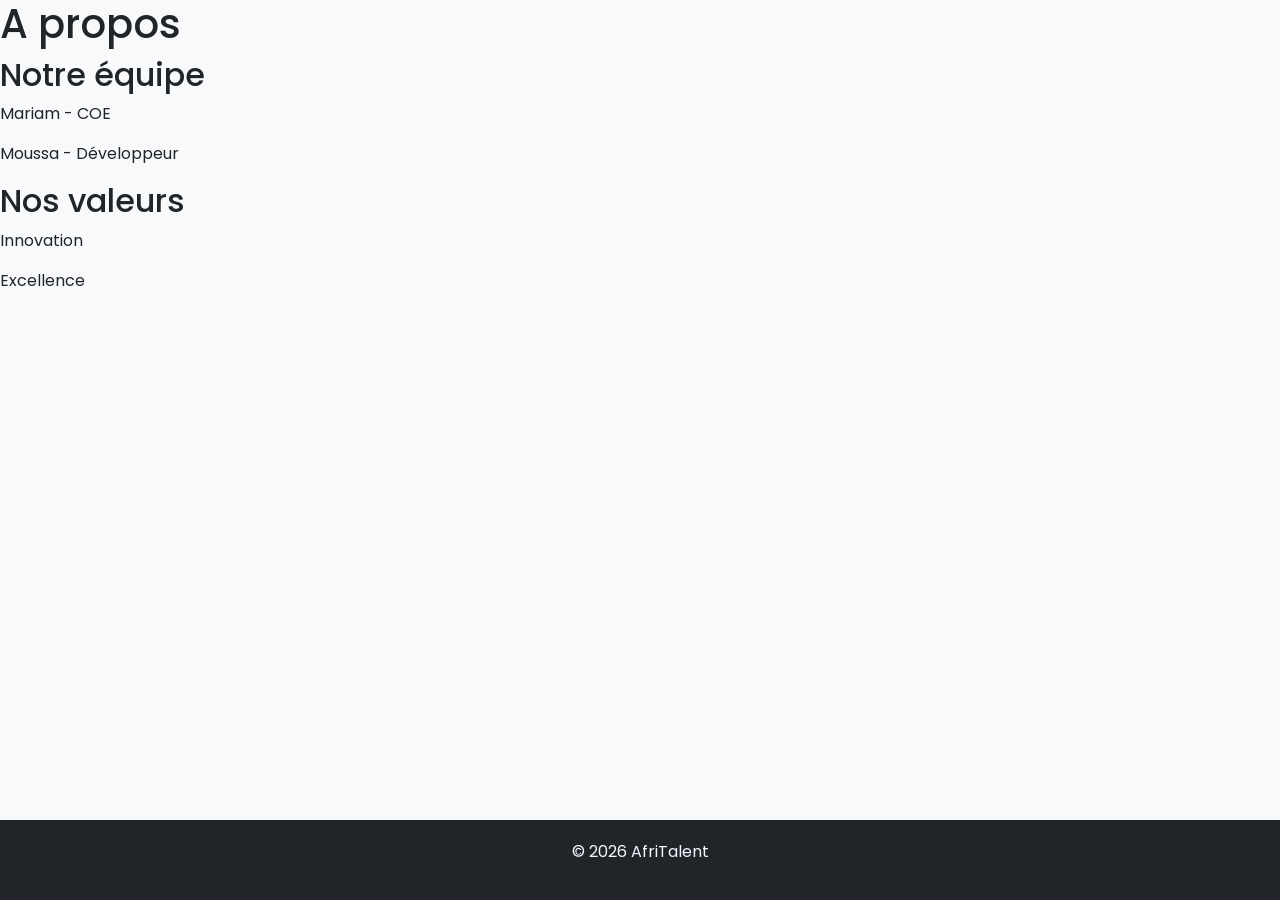
==== about.html @ c4820d2f "Reset du projet" ====
<!DOCTYPE html>
<html lang="fr">
<head> 
<meta charset="UTF-8"> 
<meta name="viewport" content="width=device-width, initial-scale=1.0"> 
<title>AfriTalent — About</title> 
<!-- Bootstrap 5 via CDN : feuille de style --> 
<link href="https://fonts.googleapis.com/css2?family=poppins&display=swap" rel="stylesheet">
<link 
href="https://cdn.jsdelivr.net/npm/bootstrap@5.3.0/dist/css/bootstrap.min.css" 
rel="stylesheet"> 
<!-- Votre feuille de style personnelle --> 
<link rel="stylesheet" href="css/style.css">
</head>
<body> 
<!-- Le contenu de la page sera ajoute ici --> 
<!-- Bootstrap 5 via CDN : script JavaScript --> 
<script 
src="https://cdn.jsdelivr.net/npm/bootstrap@5.3.0/dist/js/bootstrap.bundle.min.js"
></script> 
<!-- Votre script JavaScript --> 
<script src="js/main.js"></script>

<main>
    <h1>A propos</h1>
     
    <section>
        <h2>Notre équipe</h2>
        <p>Mariam - COE</p>
        <p>Moussa - Développeur</p>
    </section>

    <section>
        <h2>Nos valeurs</h2>
        <p>Innovation</p>
        <p>Excellence</p>
    </section>

</main>

<footer>
    <p>© 2026 AfriTalent</p>
</footer>
<script src="https://cdn.jsdelivr.net/npm/bootstrap@5.3.0/dist/js/bootstrap.bundle.min.js"></script>
</body>
</html>
---- css/style.css ----
.hero{
    height: 100vh;
    background: linear-gradient(to right, #0d6efd, #6610f2);
    display: flex;
    justify-content: center;
    align-items: center;
}
.hero h1 {
    font-size: 3rem;
    font-weight: bold;
}
.hero p{
    font-size: 1.2rem;
    max-width: 600px;
    margin: auto;
}
.card{
    transition: 0.3s;

}
.card:hover{
    transform: translateY(-10px);
    box-shadow: 0 10px 20px rgba(0, 0, 0, 2);
}
:root{
    --primary: #0d6efd;
    --secondary: #6610f2;
    --dark: #212529;
    --light: #f8f9fa;
    --white: #ffffff;
    --shadow: 0 4px 10px rgba(0,0,0,0.1);
}
body{
    font-family: 'poppins',sans-serif;
    margin: 0;
    padding: 0;
    background: var(--light);
}
.navbar{
    background: var(--white);
    box-shadow: var(--shadow);
}
.navbar-brand{
    font-weight: bold;
    color: var(--primary);
}
.nav-link{
    color: var(--dark);
    margin-left: 15px;
}
.nav-link:hover{
    color: var(--primary)
}
.hero{
    height: 100vh;
    background: -o-linear-gradient(to right, var(--primary), var(--secondary));
    display: flex;
    align-items: center;
    justify-content: center;
    text-align: center;
    color: #f8f9fa;
}
.hero h1{
    font-size: 3rem;
    font-weight: bold;
}
.hero p{
    font-size: 1.2rem;
}
.card{
    border: none;
    box-shadow: var(--shadow);
    transition: 0.3s;
}
.card:hover{
    transform: translate(10px);
}
footer{
    background: #212529;
    color: aliceblue;
    text-align: center;
    padding: 20px;
}
html, body{
    height: 100%;
    margin: 0;
}
body{
    display: flex;
    flex-direction: column;
}
main{
    flex: 1;
}
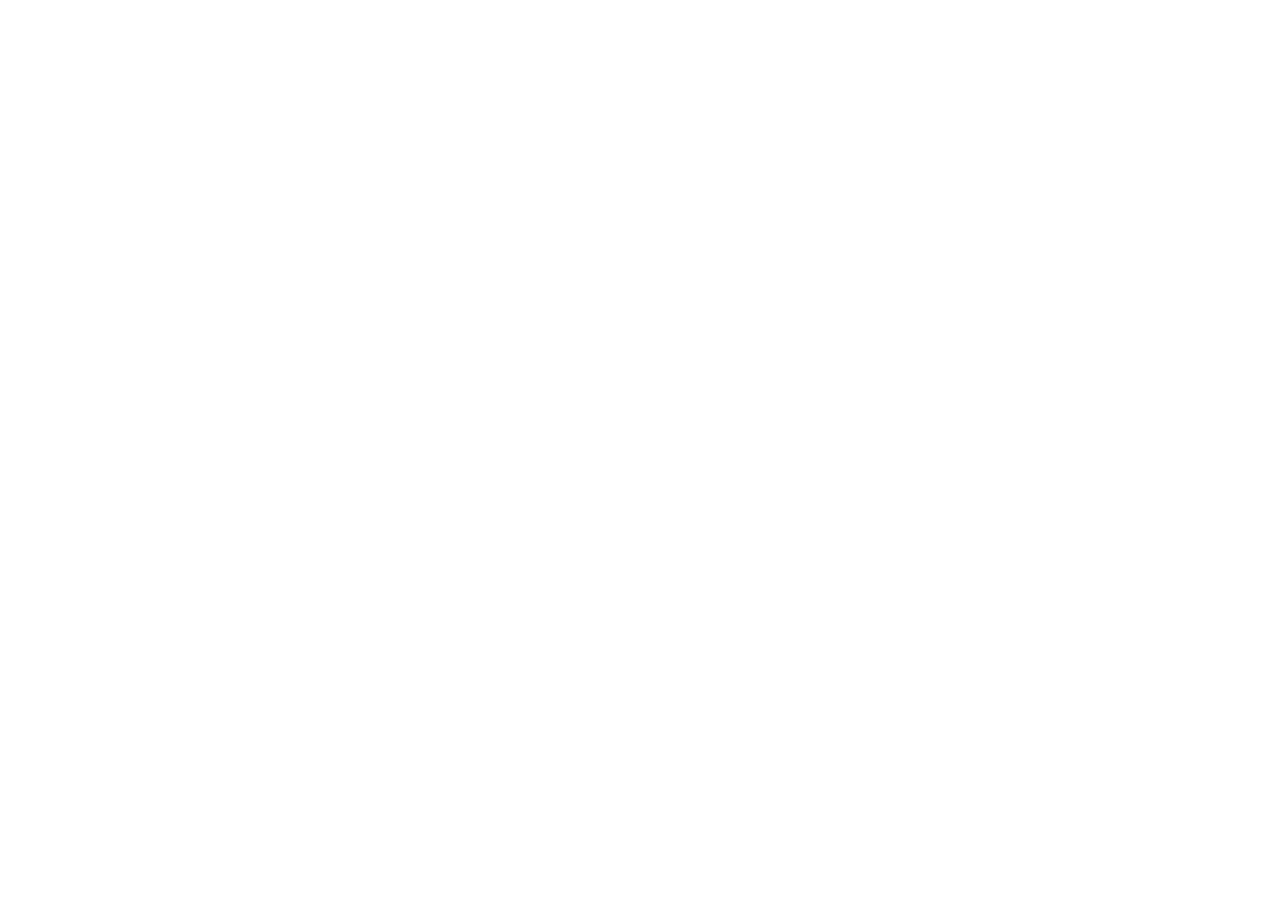
==== commit 9352f7e6: "mise à jour commit1" ====
--- a/about.html
+++ b/about.html
@@ -20,27 +20,6 @@
 ></script> 
 <!-- Votre script JavaScript --> 
 <script src="js/main.js"></script>
-
-<main>
-    <h1>A propos</h1>
-     
-    <section>
-        <h2>Notre équipe</h2>
-        <p>Mariam - COE</p>
-        <p>Moussa - Développeur</p>
-    </section>
-
-    <section>
-        <h2>Nos valeurs</h2>
-        <p>Innovation</p>
-        <p>Excellence</p>
-    </section>
-
-</main>
-
-<footer>
-    <p>© 2026 AfriTalent</p>
-</footer>
 <script src="https://cdn.jsdelivr.net/npm/bootstrap@5.3.0/dist/js/bootstrap.bundle.min.js"></script>
 </body>
 </html>
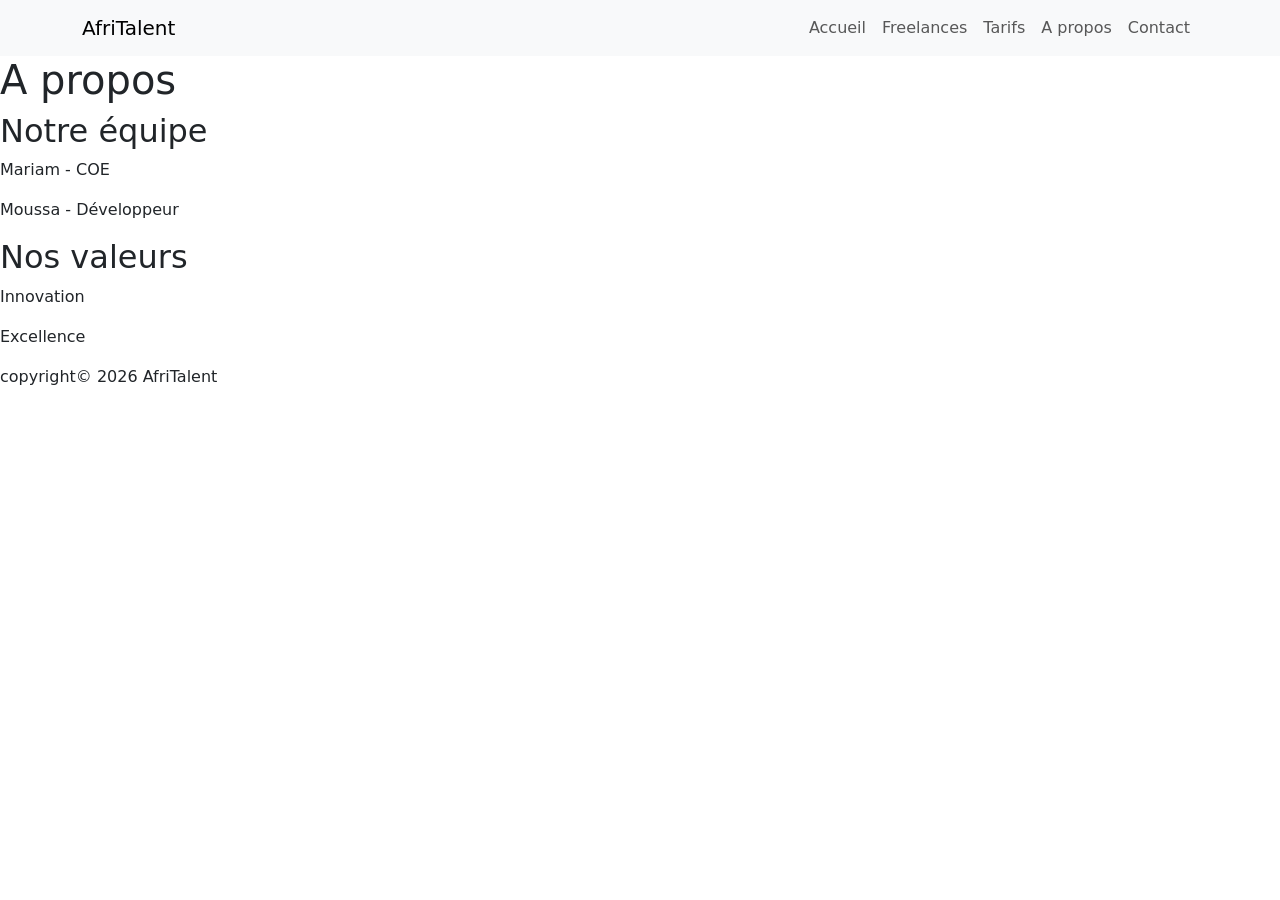
==== commit c1a7925f: "HTML : structure complète des 5 pages avec sections et contenu texte" ====
--- a/about.html
+++ b/about.html
@@ -20,6 +20,46 @@
 ></script> 
 <!-- Votre script JavaScript --> 
 <script src="js/main.js"></script>
+<header>
+    <nav class="navbar navbar-expand-lg navbar-light bg-light">
+        <div class="container">
+        <a class="navbar-brand" href="index.html">AfriTalent</a>
+        <button  class="navbar-toggler" data-bs-toggle="collapse" data-bs-target="#menu">
+            <span class="navbar-toggler-icon"></span>
+        </button>
+
+        <div class="collapse navbar-collapse" id="menu">
+        <ul class="navbar-nav ms-auto">
+            <li class="nav-item"><a class="nav-link" href="index.html">Accueil</a></li>
+            <li class="nav-item"><a class="nav-link" href="freelances.html">Freelances</a></li>
+            <li class="nav-item"><a class="nav-link" href="tarifs.html">Tarifs</a></li>
+            <li class="nav-item"><a class="nav-link" href="about.html">A propos</a></li>
+            <li class="nav-item"><a class="nav-link" href="contact.html">Contact</a></li>
+        </ul>
+    </div>
+    </div>
+   </nav>
+   </header>
+<main>
+    <h1>A propos</h1>
+     
+    <section>
+        <h2>Notre équipe</h2>
+        <p>Mariam - COE</p>
+        <p>Moussa - Développeur</p>
+    </section>
+
+    <section>
+        <h2>Nos valeurs</h2>
+        <p>Innovation</p>
+        <p>Excellence</p>
+    </section>
+
+</main>
+
+<footer>
+    <p>copyright©️ 2026 AfriTalent</p>
+</footer>
 <script src="https://cdn.jsdelivr.net/npm/bootstrap@5.3.0/dist/js/bootstrap.bundle.min.js"></script>
 </body>
 </html>
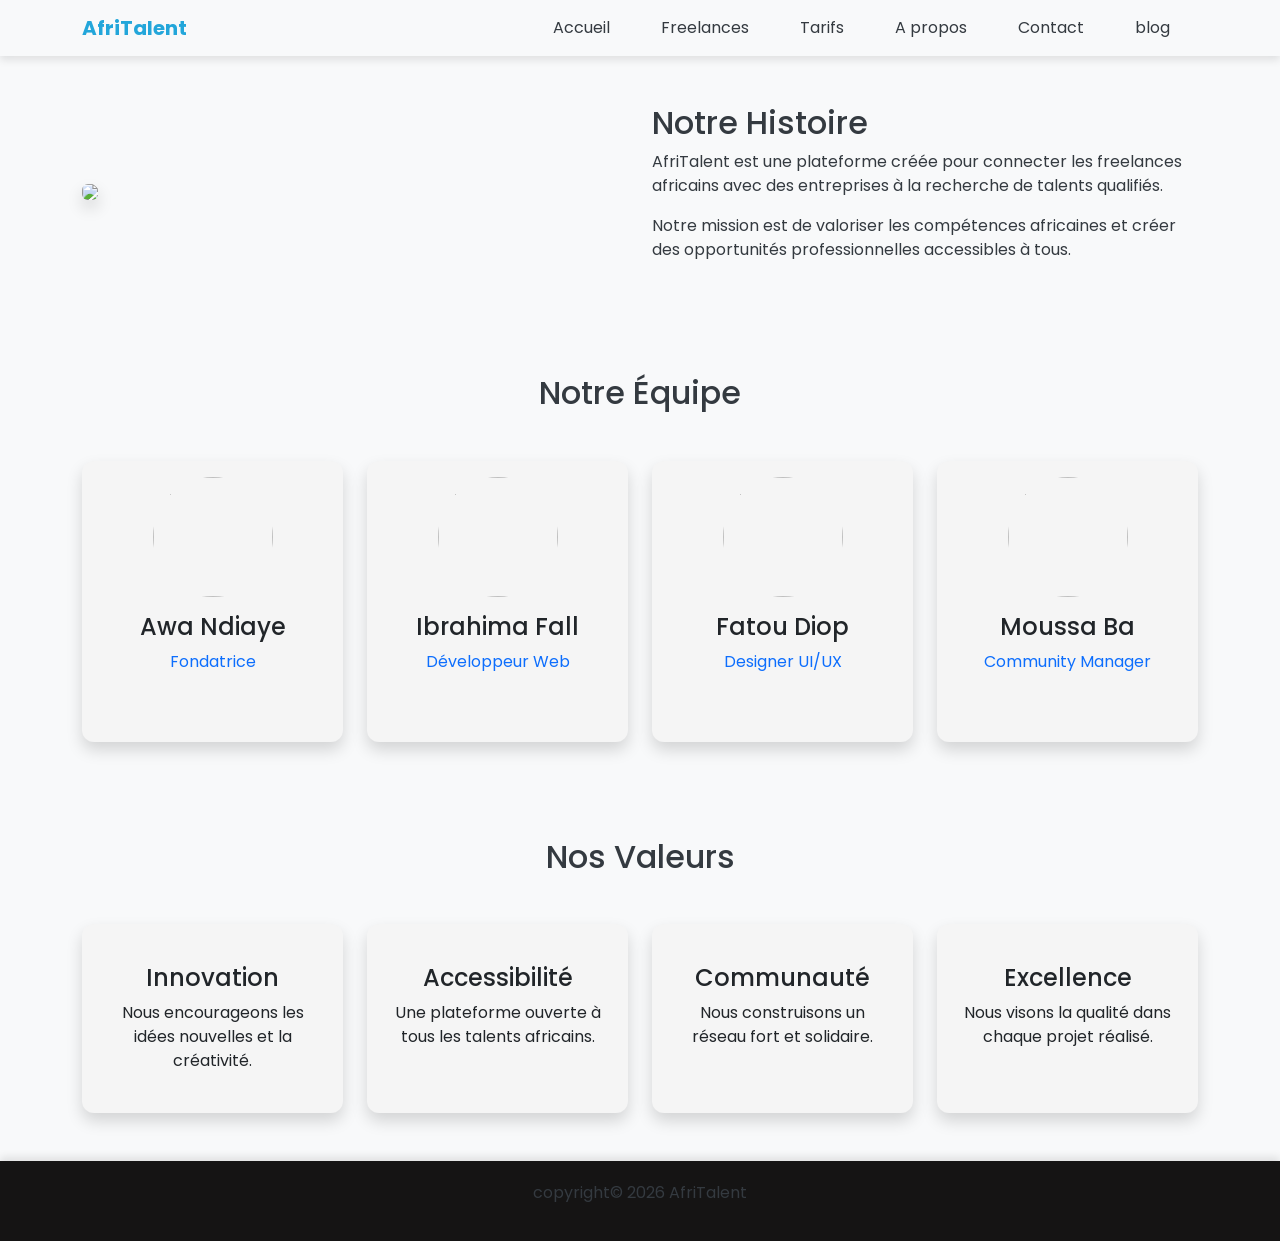
==== commit f0b5af10: "CSS : Hero, Bento Grid, catégories et témoignages" ====
--- a/about.html
+++ b/about.html
@@ -35,25 +35,237 @@
             <li class="nav-item"><a class="nav-link" href="tarifs.html">Tarifs</a></li>
             <li class="nav-item"><a class="nav-link" href="about.html">A propos</a></li>
             <li class="nav-item"><a class="nav-link" href="contact.html">Contact</a></li>
+            <li class="nav-item"><a class="nav-link" href="contact.html">blog</a></li>
         </ul>
     </div>
     </div>
    </nav>
    </header>
 <main>
-    <h1>A propos</h1>
-     
-    <section>
-        <h2>Notre équipe</h2>
-        <p>Mariam - COE</p>
-        <p>Moussa - Développeur</p>
-    </section>
-
-    <section>
-        <h2>Nos valeurs</h2>
-        <p>Innovation</p>
-        <p>Excellence</p>
-    </section>
+    <section class="container py-5">
+    <div class="row align-items-center">
+
+        <div class="col-md-6">
+
+            <img src="https://images.unsplash.com/photo-1522202176988-66273c2fd55f"
+            class="img-fluid rounded shadow">
+
+        </div>
+
+        <div class="col-md-6">
+
+            <h2>Notre Histoire</h2>
+
+            <p>
+                AfriTalent est une plateforme créée pour connecter les freelances africains
+                avec des entreprises à la recherche de talents qualifiés.
+            </p>
+
+            <p>
+                Notre mission est de valoriser les compétences africaines et créer
+                des opportunités professionnelles accessibles à tous.
+            </p>
+
+        </div>
+
+    </div>
+
+</section>
+
+
+<section class="container py-5 text-center">
+
+    <h2 class="mb-5">Notre Équipe</h2>
+
+    <div class="row g-4">
+
+        <div class="col-md-3">
+
+            <div class="card p-3 shadow h-100">
+
+                <img src="https://i.pravatar.cc/150?img=12"
+                class="rounded-circle mx-auto mb-3"
+                width="120">
+
+                <h4>Awa Ndiaye</h4>
+
+                <p class="text-primary">
+                    Fondatrice
+                </p>
+
+                <div class="fs-4">
+
+                    <i class="bi bi-facebook me-2"></i>
+
+                    <i class="bi bi-linkedin me-2"></i>
+
+                    <i class="bi bi-twitter-x"></i>
+
+                </div>
+
+            </div>
+
+        </div>
+        <div class="col-md-3">
+
+            <div class="card p-3 shadow h-100">
+
+                <img src="https://i.pravatar.cc/150?img=32"
+                class="rounded-circle mx-auto mb-3"
+                width="120">
+
+                <h4>Ibrahima Fall</h4>
+
+                <p class="text-primary">
+                    Développeur Web
+                </p>
+
+                <div class="fs-4">
+
+                    <i class="bi bi-facebook me-2"></i>
+
+                    <i class="bi bi-linkedin me-2"></i>
+
+                    <i class="bi bi-instagram"></i>
+
+                </div>
+
+            </div>
+
+        </div>
+
+        <div class="col-md-3">
+
+            <div class="card p-3 shadow h-100">
+
+                <img src="https://i.pravatar.cc/150?img=20"
+                class="rounded-circle mx-auto mb-3"
+                width="120">
+
+                <h4>Fatou Diop</h4>
+
+                <p class="text-primary">
+                    Designer UI/UX
+                </p>
+
+                <div class="fs-4">
+
+                    <i class="bi bi-facebook me-2"></i>
+
+                    <i class="bi bi-linkedin me-2"></i>
+
+                    <i class="bi bi-twitter-x"></i>
+
+                </div>
+
+            </div>
+
+        </div>
+
+        <div class="col-md-3">
+
+            <div class="card p-3 shadow h-100">
+
+                <img src="New Africa.jpg"
+                class="rounded-circle mx-auto mb-3"
+                width="120">
+
+                <h4>Moussa Ba</h4>
+
+                <p class="text-primary">
+                    Community Manager
+                </p>
+
+                <div class="fs-4">
+
+                    <i class="bi bi-facebook me-2"></i>
+
+                    <i class="bi bi-linkedin me-2"></i>
+
+                    <i class="bi bi-instagram"></i>
+
+                </div>
+
+            </div>
+
+        </div>
+
+    </div>
+
+</section>
+
+<section class="container py-5 text-center">
+
+    <h2 class="mb-5">Nos Valeurs</h2>
+
+    <div class="row g-4">
+
+        <div class="col-md-3">
+
+            <div class="card p-4 shadow h-100">
+
+                <i class="bi bi-lightbulb-fill fs-1 text-warning"></i>
+
+                <h4 class="mt-3">Innovation</h4>
+
+                <p>
+                    Nous encourageons les idées nouvelles et la créativité.
+                </p>
+
+            </div>
+
+        </div>
+
+        <div class="col-md-3">
+
+            <div class="card p-4 shadow h-100">
+
+                <i class="bi bi-globe fs-1 text-primary"></i>
+
+                <h4 class="mt-3">Accessibilité</h4>
+
+                <p>
+                    Une plateforme ouverte à tous les talents africains.
+                </p>
+
+            </div>
+
+        </div>
+
+        <div class="col-md-3">
+
+            <div class="card p-4 shadow h-100">
+
+                <i class="bi bi-people-fill fs-1 text-success"></i>
+
+                <h4 class="mt-3">Communauté</h4>
+
+                <p>
+                    Nous construisons un réseau fort et solidaire.
+                </p>
+
+            </div>
+
+        </div>
+        <div class="col-md-3">
+
+            <div class="card p-4 shadow h-100">
+
+                <i class="bi bi-star-fill fs-1 text-danger"></i>
+
+                <h4 class="mt-3">Excellence</h4>
+
+                <p>
+                    Nous visons la qualité dans chaque projet réalisé.
+                </p>
+
+            </div>
+
+        </div>
+
+    </div>
+
+</section>
 
 </main>
 
--- a/css/style.css
+++ b/css/style.css
@@ -0,0 +1,198 @@
+:root{
+    --primary-color: #23a6da;
+    --secondary-color: #6c757d;
+   --dark: #343a40;
+    --light: #f8f9fa;
+    --white: #ffffff;
+    --shadow: 0 4px 8px rgba(0, 0, 0, 0.1);
+}
+body {
+    font-family: 'poppins', sans-serif;
+    background-color: var(--light);
+    color: var(--dark);
+    margin: 0;
+    padding: 0;
+    box-sizing: border-box;
+}
+.navbar{
+    background-color: var(--white);
+    box-shadow: var(--shadow);
+}
+.navbar-brand {
+    font-weight: bold;
+    color: var(--primary-color);
+}
+.nav-link {
+    color: var(--dark);
+    margin-left: 15px;
+}
+.nav-link:hover {
+    color: var(--primary-color);
+}
+.hero {height: 90vh;
+    background: linear-gradient(135deg, #0d6efd, #6610f2);
+    display: flex;
+    align-items: center;
+    justify-content: center;
+    text-align: center;
+    color: white;
+   
+}
+.hero h1{font-size: 3rem;
+    font-weight: bold;
+    color: white;
+}
+.hero p{font-size: 1.2rem;
+    margin-top: 10px;
+    color: white;
+}
+.category-box{
+    background: white;
+    border-radius: 15px;
+    box-shadow: var(--shadow);
+    padding: 30px;
+    transition: 0.3s;
+}
+.category-box:hover{
+    transform: translateY(-10px) scale(1.03);
+    background: var(--primary-color);
+    color: white;
+}
+.bento{
+    display: grid;
+    grid-template-columns: repeat(2, 1fr);
+    gap: 20px;
+}
+.box{
+    background: white;
+    padding: 40px;
+    border-radius: 15px;
+    box-shadow: var(--shadow);
+    transition: 0.3s;
+}
+.box:hover{
+    transform: translateY(-10px) 
+}
+.bento{
+    display: grid;
+    grid-template-columns: repeat(2, 1fr);
+    gap: 20px;
+}
+.box{
+    background: white;
+    padding: 40px;
+    border-radius: 15px;
+    box-shadow: var(--shadow);
+    transition: 0.3s;
+}
+.box:hover{
+    transform: translateY(-10px);
+}
+
+.stats{ background: #0a87ec;
+    color: white;
+    padding: 40px 0;
+}
+
+.stats h2{
+    font-size: 2rem;
+    font-weight: bold;
+}
+
+.stats p{
+    margin-top: 0.5rem;
+    font-size: 1.1rem;
+}
+.carousel-item p{
+    font-size: 1.2rem;
+    font-style: italic;
+}
+.titre{
+    transition: all 0.3s  ease;
+    cursor: pointer;
+}
+.titre:hover{
+    color: #ff6600;
+    transform: scale(1.05);
+}
+.titre:active{
+    color: #ff6600;
+    transform: scale(0.95);
+}
+.card{
+    transition: all 0.3s ease;
+    cursor: pointer;
+    background-color: #f5f5f5;
+    border: none;
+    border-radius: 12px;
+
+}
+.card img{
+    width: 120px;
+    height: 120px;
+    object-fit: cover;
+    border-radius: 50%;
+    margin: 0 auto 15px;
+    display: block;
+}
+.card:hover{
+    transform: translateY(-10px);
+    box-shadow: 0 8px 16px rgba(0, 0, 0, 0.2);
+    background-color: #f5b78e;
+    color: white;
+}
+.card:active{
+    transform: scale(0.95);
+    background-color: #f5b78e;
+    color: white;
+}
+.freelance{
+    background: white;
+    border-radius: 15px;
+    box-shadow: 0 5px 15px rgba(0, 0, 0, 0.1);
+    padding: 30px;
+    margin: 10px 0;
+    transition: 0.3s;
+
+}
+.freelance:hover{
+    transform: translateY(-10px);
+    background: #ff6600;
+    color: white;
+}
+nav{
+    background-color: white;
+    padding: 15px;
+    box-shadow: 0 4px 8px rgba(0, 0, 0, 0.1);
+
+}
+nav a{
+    color: #333;
+    font-weight: bold;
+    margin-right: 20px;
+    text-decoration: none;
+}
+nav a:hover{
+    color: #ff6600;
+}
+footer{
+    background-color: rgb(21, 20, 20);
+    text-align: center;
+    padding: 20px;
+    box-shadow: 0 -4px 8px rgba(0, 0, 0, 0.1);
+}
+.navbar-brand img{
+    margin-right: 10px;
+}
+iframe{
+    border-radius: 15px;
+}
+
+form .form-control,
+form .form-select{
+    border-radius: 10px;
+}
+
+.alert{
+    border-radius: 10px;
+}
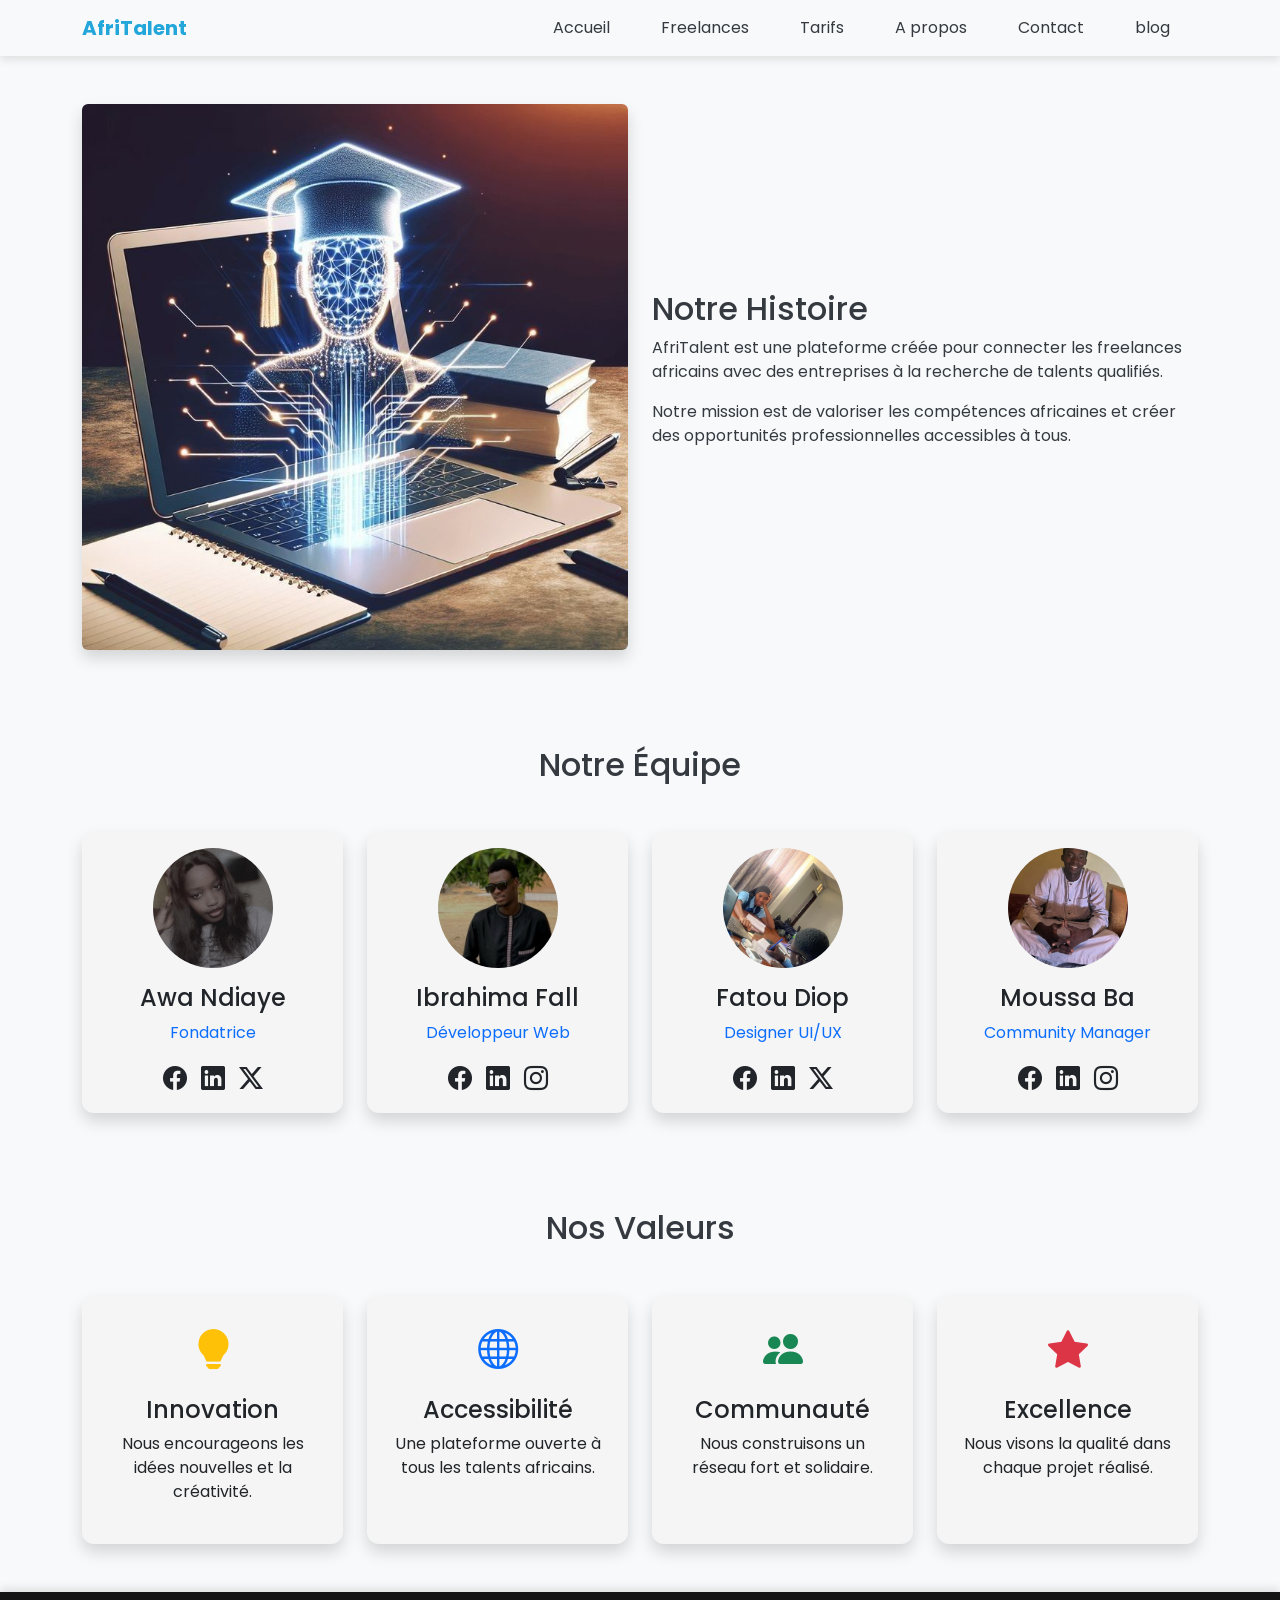
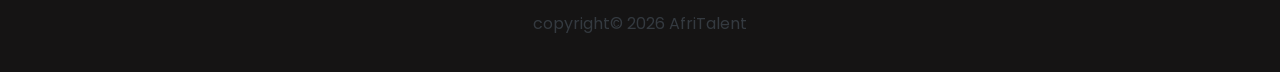
==== commit 18d7a544: "CSS : responsive design mobile et tablette, media queries" ====
--- a/about.html
+++ b/about.html
@@ -9,17 +9,18 @@
 <link 
 href="https://cdn.jsdelivr.net/npm/bootstrap@5.3.0/dist/css/bootstrap.min.css" 
 rel="stylesheet"> 
+<link rel="stylesheet"
+href="https://cdn.jsdelivr.net/npm/bootstrap-icons@1.11.3/font/bootstrap-icons.min.css">
 <!-- Votre feuille de style personnelle --> 
 <link rel="stylesheet" href="css/style.css">
 </head>
 <body> 
 <!-- Le contenu de la page sera ajoute ici --> 
 <!-- Bootstrap 5 via CDN : script JavaScript --> 
-<script 
-src="https://cdn.jsdelivr.net/npm/bootstrap@5.3.0/dist/js/bootstrap.bundle.min.js"
-></script> 
 <!-- Votre script JavaScript --> 
 <script src="js/main.js"></script>
+<link rel="stylesheet"
+href="https://cdn.jsdelivr.net/npm/bootstrap-icons@1.11.3/font/bootstrap-icons.min.css">
 <header>
     <nav class="navbar navbar-expand-lg navbar-light bg-light">
         <div class="container">
@@ -35,7 +36,7 @@
             <li class="nav-item"><a class="nav-link" href="tarifs.html">Tarifs</a></li>
             <li class="nav-item"><a class="nav-link" href="about.html">A propos</a></li>
             <li class="nav-item"><a class="nav-link" href="contact.html">Contact</a></li>
-            <li class="nav-item"><a class="nav-link" href="contact.html">blog</a></li>
+            <li class="nav-item"><a class="nav-link" href="blog.html">blog</a></li>
         </ul>
     </div>
     </div>
@@ -47,9 +48,9 @@
 
         <div class="col-md-6">
 
-            <img src="https://images.unsplash.com/photo-1522202176988-66273c2fd55f"
-            class="img-fluid rounded shadow">
-
+            <img src="images/study.jpg"
+     class="img-fluid rounded shadow"
+     alt="Notre Histoire">
         </div>
 
         <div class="col-md-6">
@@ -83,7 +84,7 @@
 
             <div class="card p-3 shadow h-100">
 
-                <img src="https://i.pravatar.cc/150?img=12"
+                <img src="images/m.png.jpeg"
                 class="rounded-circle mx-auto mb-3"
                 width="120">
 
@@ -110,7 +111,7 @@
 
             <div class="card p-3 shadow h-100">
 
-                <img src="https://i.pravatar.cc/150?img=32"
+                <img src="images/C.png.jpeg"
                 class="rounded-circle mx-auto mb-3"
                 width="120">
 
@@ -138,7 +139,7 @@
 
             <div class="card p-3 shadow h-100">
 
-                <img src="https://i.pravatar.cc/150?img=20"
+                <img src="images/a.png.jpeg"
                 class="rounded-circle mx-auto mb-3"
                 width="120">
 
@@ -166,7 +167,7 @@
 
             <div class="card p-3 shadow h-100">
 
-                <img src="New Africa.jpg"
+              <img src="images/o.png.jpeg"
                 class="rounded-circle mx-auto mb-3"
                 width="120">
 
--- a/css/style.css
+++ b/css/style.css
@@ -63,6 +63,22 @@
     grid-template-columns: repeat(2, 1fr);
     gap: 20px;
 }
+
+.bento-card{
+    background:white;
+    padding:25px;
+    border-radius:20px;
+    box-shadow:0 4px 10px rgba(0,0,0,0.1);
+    transition:all 0.3s ease;
+    cursor:pointer;
+}
+
+.bento-card:hover{
+    transform:translateY(-10px) scale(1.03);
+    background:#23a6da;
+    color:white;
+    box-shadow:0 8px 16px rgba(0,0,0,0.2);
+}
 .box{
     background: white;
     padding: 40px;
@@ -195,4 +211,64 @@
 
 .alert{
     border-radius: 10px;
-}+}
+.bento-grid{
+    display:grid;
+    grid-template-columns:repeat(4,1fr);
+    gap:20px;
+}
+
+.big{
+    grid-column:span 2;
+    grid-row:span 2;
+}
+
+img{
+    max-width: 100%;
+    height: auto;
+}
+
+.container img{
+    display: block;
+}
+.carousel-item img{
+    width: 150px;
+    height: 150px;
+    object-fit: cover;
+    border-radius: 50%;
+    margin: auto;
+}
+@media (max-width: 768px) {
+    .hero h1 {
+        font-size: 2rem;
+    }
+
+    .bento-grid {
+        grid-template-columns: 1fr;
+    }
+
+    .big {
+        grid-column: span 1;
+        grid-row: span 1;
+    }
+}
+
+@media (max-width: 375px) {
+    .hero {
+        height: auto;
+        padding: 50px 20px;
+    }
+
+    .hero h1 {
+        font-size: 1.5rem;
+    }
+
+    .hero p {
+        font-size: 1rem;
+    }
+
+    .category-box,
+    .bento-card {
+        padding: 15px;
+    }
+}
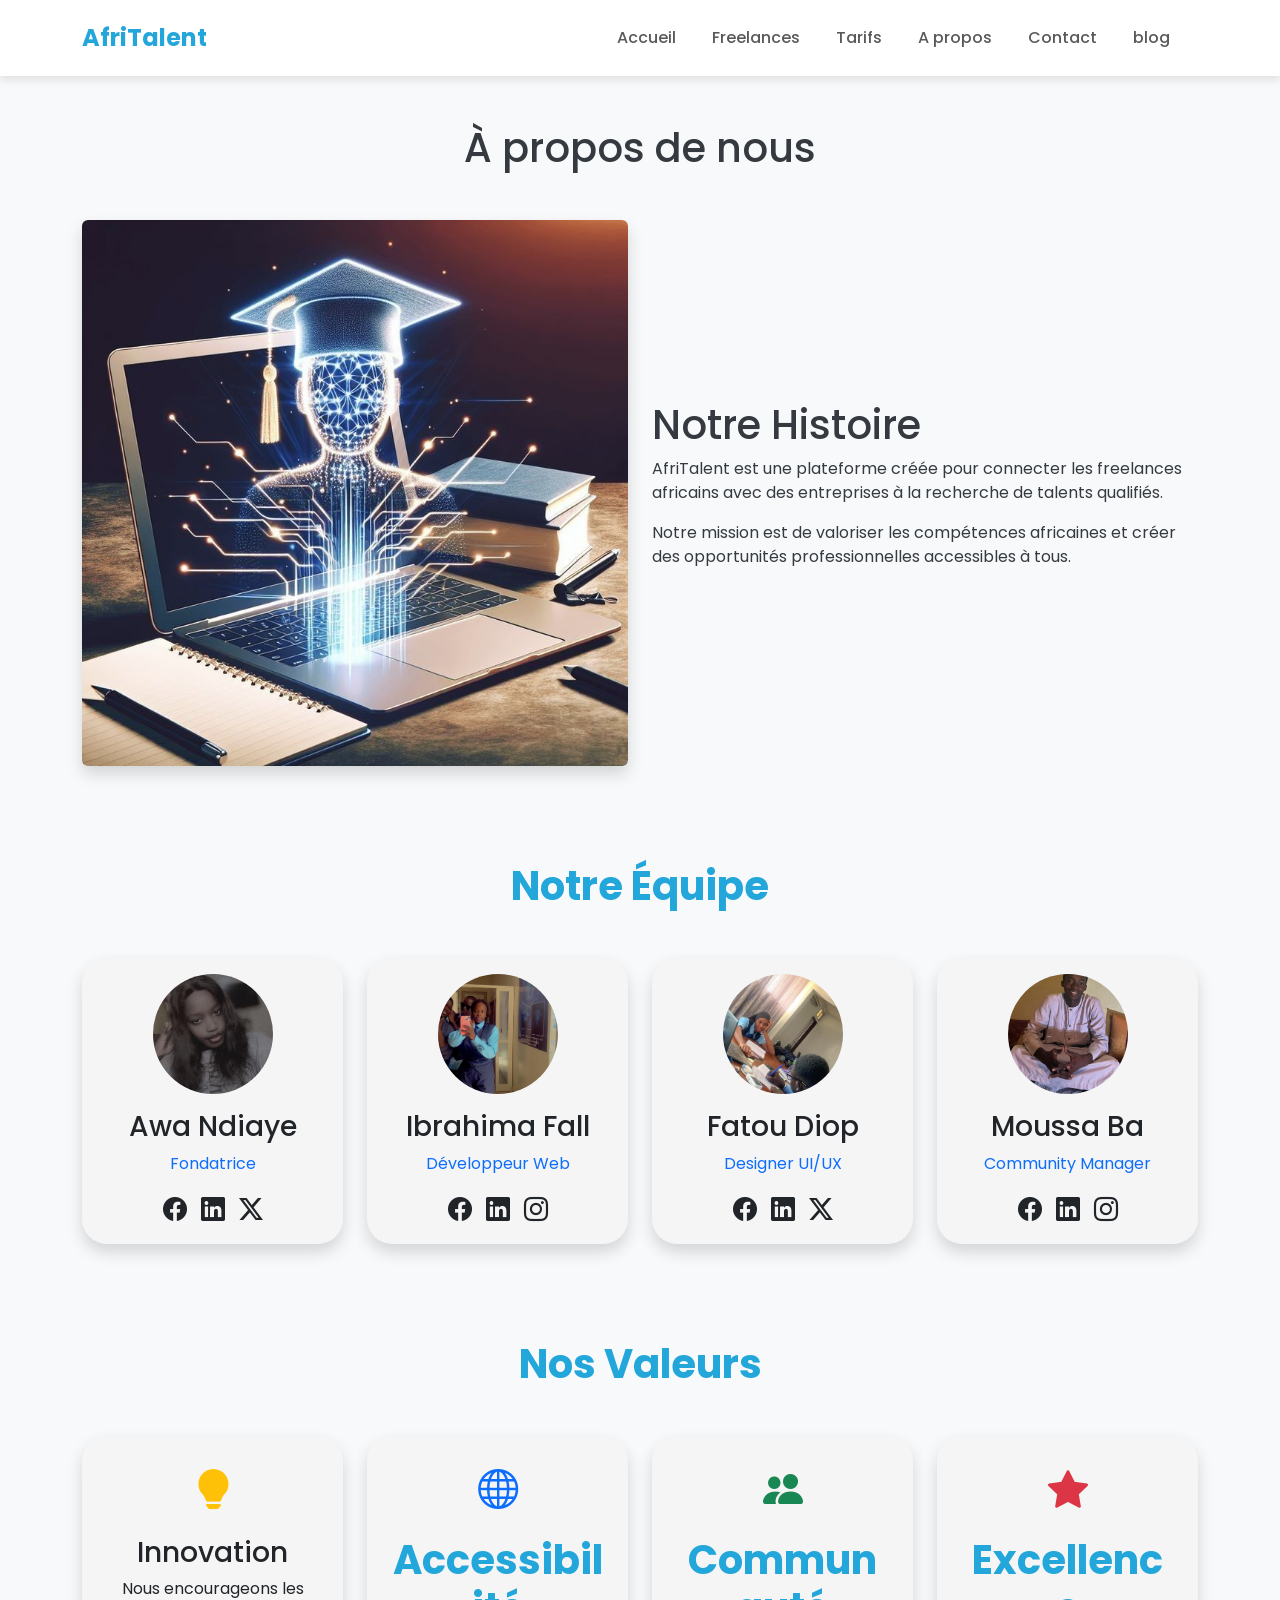
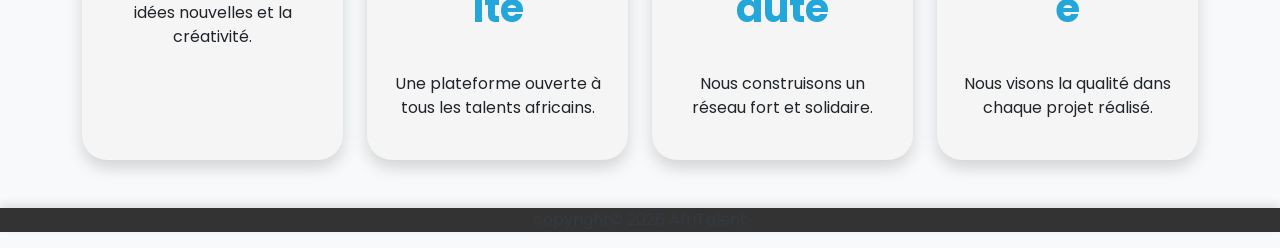
==== commit e68ff22f: "Finalisation : corrections responsive, optimisation du code et commentaires" ====
--- a/about.html
+++ b/about.html
@@ -21,10 +21,13 @@
 <script src="js/main.js"></script>
 <link rel="stylesheet"
 href="https://cdn.jsdelivr.net/npm/bootstrap-icons@1.11.3/font/bootstrap-icons.min.css">
+<!-- en tete de navigation -->
 <header>
     <nav class="navbar navbar-expand-lg navbar-light bg-light">
         <div class="container">
-        <a class="navbar-brand" href="index.html">AfriTalent</a>
+        <a class="navbar-brand" href="index.html">
+    AfriTalent
+       </a>
         <button  class="navbar-toggler" data-bs-toggle="collapse" data-bs-target="#menu">
             <span class="navbar-toggler-icon"></span>
         </button>
@@ -42,8 +45,10 @@
     </div>
    </nav>
    </header>
+   <!-- section main -->
 <main>
     <section class="container py-5">
+        <h1 class="text-center mb-5">À propos de nous</h1>
     <div class="row align-items-center">
 
         <div class="col-md-6">
@@ -55,7 +60,7 @@
 
         <div class="col-md-6">
 
-            <h2>Notre Histoire</h2>
+            <h1>Notre Histoire</h1>
 
             <p>
                 AfriTalent est une plateforme créée pour connecter les freelances africains
@@ -73,7 +78,7 @@
 
 </section>
 
-
+<!-- section équipe -->
 <section class="container py-5 text-center">
 
     <h2 class="mb-5">Notre Équipe</h2>
@@ -86,9 +91,10 @@
 
                 <img src="images/m.png.jpeg"
                 class="rounded-circle mx-auto mb-3"
-                width="120">
-
-                <h4>Awa Ndiaye</h4>
+                width="120"
+                alt="profil de Awa Ndiaye">
+
+                <h3>Awa Ndiaye</h3>
 
                 <p class="text-primary">
                     Fondatrice
@@ -111,11 +117,12 @@
 
             <div class="card p-3 shadow h-100">
 
-                <img src="images/C.png.jpeg"
-                class="rounded-circle mx-auto mb-3"
-                width="120">
-
-                <h4>Ibrahima Fall</h4>
+                <img src="images/i.png.jpeg"
+                class="rounded-circle mx-auto mb-3"
+                width="120"
+                alt="profil de Ibrahima Fall">
+
+                <h3>Ibrahima Fall</h3>
 
                 <p class="text-primary">
                     Développeur Web
@@ -141,9 +148,10 @@
 
                 <img src="images/a.png.jpeg"
                 class="rounded-circle mx-auto mb-3"
-                width="120">
-
-                <h4>Fatou Diop</h4>
+                width="120"
+                alt="profil de Fatou Diop">
+
+                <h3>Fatou Diop</h3>
 
                 <p class="text-primary">
                     Designer UI/UX
@@ -169,9 +177,10 @@
 
               <img src="images/o.png.jpeg"
                 class="rounded-circle mx-auto mb-3"
-                width="120">
-
-                <h4>Moussa Ba</h4>
+                width="120"
+                alt="profil de Moussa Ba">
+
+                <h3>Moussa Ba</h3>
 
                 <p class="text-primary">
                     Community Manager
@@ -194,7 +203,7 @@
     </div>
 
 </section>
-
+<!-- section valeurs -->
 <section class="container py-5 text-center">
 
     <h2 class="mb-5">Nos Valeurs</h2>
@@ -207,7 +216,7 @@
 
                 <i class="bi bi-lightbulb-fill fs-1 text-warning"></i>
 
-                <h4 class="mt-3">Innovation</h4>
+                <h3 class="mt-3">Innovation</h3>
 
                 <p>
                     Nous encourageons les idées nouvelles et la créativité.
@@ -223,7 +232,7 @@
 
                 <i class="bi bi-globe fs-1 text-primary"></i>
 
-                <h4 class="mt-3">Accessibilité</h4>
+                <h2 class="mt-3">Accessibilité</h2>
 
                 <p>
                     Une plateforme ouverte à tous les talents africains.
@@ -239,7 +248,7 @@
 
                 <i class="bi bi-people-fill fs-1 text-success"></i>
 
-                <h4 class="mt-3">Communauté</h4>
+                <h2 class="mt-3">Communauté</h2>
 
                 <p>
                     Nous construisons un réseau fort et solidaire.
@@ -254,7 +263,7 @@
 
                 <i class="bi bi-star-fill fs-1 text-danger"></i>
 
-                <h4 class="mt-3">Excellence</h4>
+                <h2 class="mt-3">Excellence</h2>
 
                 <p>
                     Nous visons la qualité dans chaque projet réalisé.
@@ -269,7 +278,7 @@
 </section>
 
 </main>
-
+<!-- section pied de page  -->
 <footer>
     <p>copyright©️ 2026 AfriTalent</p>
 </footer>
--- a/css/style.css
+++ b/css/style.css
@@ -1,274 +1,545 @@
+/* style général */
+*{
+    margin:0;
+    padding:0;
+    box-sizing:border-box;}
+ /*  AFRITALENT - STYLE PRINCIPAL
+   Responsive + Dark Mode + Animations */
+ /* variables globales */
+ /* :root zone globale du css pour creer des variables reutilisables par tout */
 :root{
+/* primary-color principal */
     --primary-color: #23a6da;
+    /* secondary-color secondaire */
     --secondary-color: #6c757d;
+    /* dark color sombre */
    --dark: #343a40;
+    /* light color clair */
     --light: #f8f9fa;
+    /* white color blanc */
     --white: #ffffff;
+    /* shadow color ombre */
     --shadow: 0 4px 8px rgba(0, 0, 0, 0.1);
 }
+/* style generale du site
+police de l'ecriture ,couleur du fond et du texte */
 body {
+    /* police de caractères */
     font-family: 'poppins', sans-serif;
+    /* couleur de fond */
     background-color: var(--light);
+    /* couleur du texte */
     color: var(--dark);
+    /* marge et remplissage */
     margin: 0;
+    /* marge intérieure */
     padding: 0;
+    /* box-sizing  */
     box-sizing: border-box;
 }
+/* style de la barre de navigation
+couleur de fond et ombre navbar */
 .navbar{
-    background-color: var(--white);
-    box-shadow: var(--shadow);
-}
-.navbar-brand {
-    font-weight: bold;
-    color: var(--primary-color);
-}
+    /* fond blanc force(!important)=priorité */
+    background-color: #fff !important;
+    /* ombre */
+    box-shadow: 0 4px 8px rgba(0, 0, 0, 0.1);
+    /* marge intérieure */
+    padding: 15px 0;
+}
+.navbar-brand{
+    /*font weight permet de mettre en évidence le texte */
+    font-weight: 700;
+    /* gere la taille du texte */
+    font-size: 1.5rem;
+    /* align les logos puis met le texte en verticale */
+    display: flex;
+    /* aligne les éléments enfants sur l'axe principal */
+    align-items: center;
+    /* couleur du texte */
+    color: var(--primary-color) !important;
+}
+/* style pour le logo de la navigation */
+.navbar-brand img {
+    /* largeur */
+    width: 40px;
+    /* hauteur */
+    height: 40px;
+    /* marge à droite */
+    margin-right: 10px;
+}
+/* lien du menu de navigation */
 .nav-link {
-    color: var(--dark);
-    margin-left: 15px;
-}
+    /* poids de la police */
+   font-weight: 500;
+    /* couleur du texte */
+    transition: color 0.3s;
+}
+/* style pour les liens de la navigation au survol */
 .nav-link:hover {
-    color: var(--primary-color);
-}
-.hero {height: 90vh;
-    background: linear-gradient(135deg, #0d6efd, #6610f2);
+    /* couleur du texte au survol */
+    color: #2563eb !important;
+}
+/* style pour la section héro grande banniere principale */
+/* min-height veut dire hauteur minimale */
+.hero {
+    /* prend toute la hauteur de la fenêtre */
+    min-height: 100vh;
+    /* dégradé linéaire */
+    background: linear-gradient(135deg, #23a6da, #23d5ab);
+    /* centre le contenue */
     display: flex;
+    /* aligne les éléments enfants sur l'axe principal */
     align-items: center;
     justify-content: center;
     text-align: center;
     color: white;
    
 }
-.hero h1{font-size: 3rem;
+/* titre  principal de la section héro */
+.hero h1{
+    /* taille de la police */
+    font-size: 3rem;
+    /* poids de la police */
     font-weight: bold;
-    color: white;
-}
-.hero p{font-size: 1.2rem;
+    /* couleur du texte */
+    color: white;
+    /* marge */
+    margin: 20px 0;
+}
+/* titre descriptif de la section héro */
+.hero p{
+    /* taille de la police */
+    font-size: 1.2rem;
+    /* marge en haut */
     margin-top: 10px;
-    color: white;
-}
+    /* couleur du texte */
+    color: white;
+}
+/* box de catégorie */
 .category-box{
+    /* fond blanc */
     background: white;
-    border-radius: 15px;
-    box-shadow: var(--shadow);
+    /* rayon de bord */
+    border-radius: 25px;
+    /* ombre */
+    box-shadow: 0 5px 15px rgba(0, 0, 0, 0.08);
+    /* remplissage */
     padding: 30px;
-    transition: 0.3s;
-}
+    /* animation fluide  */
+    transition: all 0.3s ease;
+}
+/* style pour les box de catégorie au survol */
 .category-box:hover{
-    transform: translateY(-10px) scale(1.03);
+    /* transforme l'élément en le déplaçant vers le haut */
+    transform: translateY(-10px);
+    /* fond de la couleur principale */
     background: var(--primary-color);
-    color: white;
-}
+    /* couleur du texte */
+    color: white;
+}
+/* grille bento */
 .bento{
+    /* affichage en grille */
     display: grid;
+    /* deux colonnes de largeur égale */
     grid-template-columns: repeat(2, 1fr);
+    /* espacement entre les éléments */
     gap: 20px;
 }
-
+/* carte bento */
 .bento-card{
     background:white;
     padding:25px;
-    border-radius:20px;
+    /* coins arrondis */
+    border-radius:25px;
+    /* ombre portée */
     box-shadow:0 4px 10px rgba(0,0,0,0.1);
+    /* transition pour les changements de style */
     transition:all 0.3s ease;
+    /* curseur de la souris */
     cursor:pointer;
 }
-
+/* style pour les cartes bento au survol */
 .bento-card:hover{
-    transform:translateY(-10px) scale(1.03);
+    /* remonte l'élément */
+    transform:translateY(-10px);
     background:#23a6da;
     color:white;
+    /* ombre portée */
     box-shadow:0 8px 16px rgba(0,0,0,0.2);
 }
+/* boitte de contenue geneiques */
 .box{
+    /* mettre en place un fond blanc */
     background: white;
     padding: 40px;
+    /* coins arrondis */
     border-radius: 15px;
+    /* couleur de l'ombre */
     box-shadow: var(--shadow);
-    transition: 0.3s;
-}
+    /* transition pour les changements de style */
+    transition: all 0.3s ease;
+}
+/* style pour les boîtes de contenu au survol */
 .box:hover{
-    transform: translateY(-10px) 
-}
-.bento{
-    display: grid;
-    grid-template-columns: repeat(2, 1fr);
-    gap: 20px;
-}
-.box{
-    background: white;
-    padding: 40px;
-    border-radius: 15px;
-    box-shadow: var(--shadow);
-    transition: 0.3s;
-}
-.box:hover{
-    transform: translateY(-10px);
-}
-
-.stats{ background: #0a87ec;
+    /* c'est le fait de déplacer l'élément vers le haut */
+    transform: translateY(-10px); 
+}
+
+/* style pour les statistiques */
+.stats{ 
+    background: linear-gradient(135deg, #23a6da, #23d5ab);
     color: white;
     padding: 40px 0;
 }
-
+/* style pour les titres dans les statistiques */
 .stats h2{
-    font-size: 2rem;
+    /* taille de la police */
+    font-size: 3rem;
+    /* poids de la police */
     font-weight: bold;
 }
-
+/* style pour les paragraphes dans les statistiques */
 .stats p{
+    /* marge en haut */
     margin-top: 0.5rem;
+    /* taille de la police */
     font-size: 1.1rem;
 }
+/* style pour les paragraphes dans le carousel */
 .carousel-item p{
+    /* taille de la police */
     font-size: 1.2rem;
+    /* style italique */
     font-style: italic;
 }
+/* style pour les titres */
 .titre{
+    /* transition pour les changements de style */
     transition: all 0.3s  ease;
+    /* curseur de la souris */
     cursor: pointer;
 }
+/* style pour les titres au survol */
 .titre:hover{
     color: #ff6600;
+    /* agrandit l'élément de 5% */
     transform: scale(1.05);
 }
+/* style pour les titres au clic */
 .titre:active{
     color: #ff6600;
+    /* réduit l'élément à 95% de sa taille normale */
     transform: scale(0.95);
 }
+/* style pour les cartes */
 .card{
     transition: all 0.3s ease;
+    /* curseur de la souris */
     cursor: pointer;
+    /* couleur de fond */
     background-color: #f5f5f5;
+    /* bordure */
     border: none;
-    border-radius: 12px;
-
-}
+    /* coins arrondis */
+    border-radius: 25px;
+    /* ombre portée */
+    box-shadow: 0 4px 8px rgba(0, 0, 0, 0.08);
+
+}
+/* style pour les images dans les cartes */
 .card img{
     width: 120px;
     height: 120px;
+    /* l'image rempli le conteneur en conservant ses proportions(une partie peut etre coupée) */
     object-fit: cover;
+    /* coins arrondis */
     border-radius: 50%;
     margin: 0 auto 15px;
+    /* transition pour les changements de style */
+    transition: all 0.3s ease;
+    /* affichage en bloc */
     display: block;
 }
+/* style pour les cartes au survol */
 .card:hover{
+    /* permet de déplacer l'élément vers le haut */
     transform: translateY(-10px);
     box-shadow: 0 8px 16px rgba(0, 0, 0, 0.2);
     background-color: #f5b78e;
     color: white;
 }
+/* style pour les cartes au clic */
 .card:active{
+    /* reduit l'element a 95% de sa taille normale */
     transform: scale(0.95);
     background-color: #f5b78e;
     color: white;
 }
+/* style pour les freelances */
 .freelance{
     background: white;
-    border-radius: 15px;
+    /* coins arrondis */
+    border-radius: 25px;
+    /* ombre portée */
     box-shadow: 0 5px 15px rgba(0, 0, 0, 0.1);
+    /* marge et remplissage */
     padding: 30px;
-    margin: 10px 0;
-    transition: 0.3s;
-
-}
+    /* marge */
+    transition: all 0.3s ease;
+
+}
+/* style pour les freelances au survol */
 .freelance:hover{
+    /* transform veut dire déplacer */
     transform: translateY(-10px);
+    /* couleur de fond */
     background: #ff6600;
     color: white;
 }
-nav{
-    background-color: white;
-    padding: 15px;
-    box-shadow: 0 4px 8px rgba(0, 0, 0, 0.1);
-
-}
+
+/* style pour les liens de la barre de navigation */
 nav a{
     color: #333;
+    /* poids de la police */
     font-weight: bold;
+    /* marge à droite */
     margin-right: 20px;
+    /* supprimé toute décoration de texte */
     text-decoration: none;
 }
+/* style pour les liens de la barre de navigation au survol */
 nav a:hover{
     color: #ff6600;
 }
+/* style pour le pied de page */
 footer{
+    /* couleur de fond */
+    background: #333 !important;
+    /* couleur de fond */
     background-color: rgb(21, 20, 20);
+    /* alignement du texte */
     text-align: center;
-    padding: 20px;
+    /* marge et remplissage */
     box-shadow: 0 -4px 8px rgba(0, 0, 0, 0.1);
 }
-.navbar-brand img{
-    margin-right: 10px;
-}
+footer h4,footer h5{
+    /* couleur du texte */
+    color: white;
+    /* poids de la police */
+    font-weight: 600;
+}
+footer a{
+    /* couleur du texte */
+    color: #f8f9fa;
+    /* suppression de toute décoration de texte */
+    text-decoration: none;
+    /* poids de la police */
+    font-weight: 500;
+}
+footer a:hover{
+    color: #ff6600 !important;
+}
+/* style pour les iframes */
 iframe{
     border-radius: 15px;
 }
-
+/* style pour les formulaires */
 form .form-control,
 form .form-select{
+    /*  */
     border-radius: 10px;
 }
-
+/* style pour les alertes */
 .alert{
     border-radius: 10px;
 }
+/* style pour la grille bento */
 .bento-grid{
     display:grid;
+    /* définit 4 colonnes de largeur égale */
     grid-template-columns:repeat(4,1fr);
+    /* définit l'espace entre les éléments */
     gap:20px;
 }
-
+/* style pour les cartes grandes */
 .big{
+    /* l'element prend 2 colonnes et 2 lignes */
     grid-column:span 2;
+    /* l'element prend 2 lignes */
     grid-row:span 2;
 }
-
+/* style pour les images */
 img{
+    /* limite la largeur maximale de l'image à 100% de son conteneur */
     max-width: 100%;
     height: auto;
 }
-
+/* style pour les images dans le conteneur */
 .container img{
+    /* affichage en bloc */
     display: block;
 }
+.carousel-item{
+    /* alignement au centre */
+    text-align: center;
+    padding: 30px;
+}
+/* style pour les images dans le carousel */
 .carousel-item img{
+    /* largeur et hauteur */
     width: 150px;
+    /* hauteur */
     height: 150px;
+    /* l'image rempli le conteneur en conservant ses proportions(une partie peut etre coupée) */
     object-fit: cover;
+    /* coins arrondis */
     border-radius: 50%;
+    /* margin */
     margin: auto;
 }
+/* style pour les médias queries */
 @media (max-width: 768px) {
     .hero h1 {
-        font-size: 2rem;
+        font-size: 2.3rem;
     }
 
     .bento-grid {
+        /* définit une seule colonne */
         grid-template-columns: 1fr;
     }
 
     .big {
+        /* l'element prend une seule colonne et une seule ligne */
         grid-column: span 1;
+        /* l'element prend une seule ligne */
         grid-row: span 1;
     }
 }
-
+/* style pour les petits écrans */
 @media (max-width: 375px) {
     .hero {
+        /* hauteur automatique */
         height: auto;
+        /* marge et remplissage */
         padding: 50px 20px;
     }
 
     .hero h1 {
-        font-size: 1.5rem;
+        /* taille de la police */
+        font-size: 2.5rem;
     }
 
     .hero p {
-        font-size: 1rem;
+        /* taille de la police */
+        font-size: 1.1rem;
     }
 
     .category-box,
     .bento-card {
+        /* marge et remplissage */
         padding: 15px;
     }
-}
+    section {
+        /* marge et remplissage */
+        padding: 40px 20px;
+    }
+}
+/* style pour le mode sombre */
+.dark-mode{
+    background-color: #121212;
+    color: white;
+}
+/* style pour la barre de navigation en mode sombre */
+.dark-mode .nav-link{
+    color: white !important;
+}
+/* style pour les cartes en mode sombre */
+.dark-mode .card,
+.dark-mode .category-box,
+.dark-mode .bento-card{
+    background-color: #333;
+    color: white;
+}
+/* style pour la barre de navigation lors du défilement */
+.navbar-scroll{
+    background-color: white !important;
+    box-shadow: 0 4px 12px rgba(0,0,0,0.2);
+    padding: 8px;
+}
+/* style pour le bouton de retour en haut de la page */
+#topBtn{
+    /* position fixe en bas à droite */
+    position: fixed;
+    /* marge du bas */
+    bottom: 20px;
+    /* marge de la droite */
+    right: 20px;
+    /* couleur de fond */
+    z-index: 999;
+}
+/* style pour l'effet de fondu */
+.fade-in{
+    /* opacity veut dire transparence */
+    opacity: 1;
+    /* déplace l'élément vers le bas de 20 pixels */
+    transform: translateY(20px);
+    transition: all 0.5s ease;
+}
+
+/* style pour les éléments à afficher avec un effet de fondu */
+.fade-in.show{
+    /*  */
+    opacity: 1;
+    /* translate effet flottant */
+    transform: translateY(0);
+
+}
+.btn-primary{
+    /* couleur de fond */
+    background-color: #23a6da;
+    /* pas de bordure */
+    border: none;
+    /* coins arrondis */
+    border-radius: 10px;
+    /* remplissage */
+    padding: 10px 20px;
+}
+.btn-primary:hover{
+    /* animation de déplacement */
+    transform: translateY(-5px);
+    /* couleur de fond */
+    background-color: #2563eb;
+    /* couleur du texte */
+    color: white;
+}
+.btn-outline-light{
+    /* bordure */
+    border: 2px solid #f8f9fa;
+    /* couleur du texte */
+    color: #f8f9fa;
+    /* couleur de fond */
+    border-radius: 10px;
+    /* remplissage */
+    padding: 10px 20px;
+}
+section{
+    /* marge et remplissage */
+    padding: 80px 0;
+}
+section h2{
+    /* taille de la police */
+    font-size: 2.5rem;
+    /* poids de la police */
+    font-weight: bold;
+    /* marge en bas */
+    margin-bottom: 40px;
+    /* couleur du texte */
+    color: var(--primary-color);
+}
+/* style pour le comportement de défilement */
+html{
+    /* comportement de défilement fluide */
+    scroll-behavior: smooth;
+}
